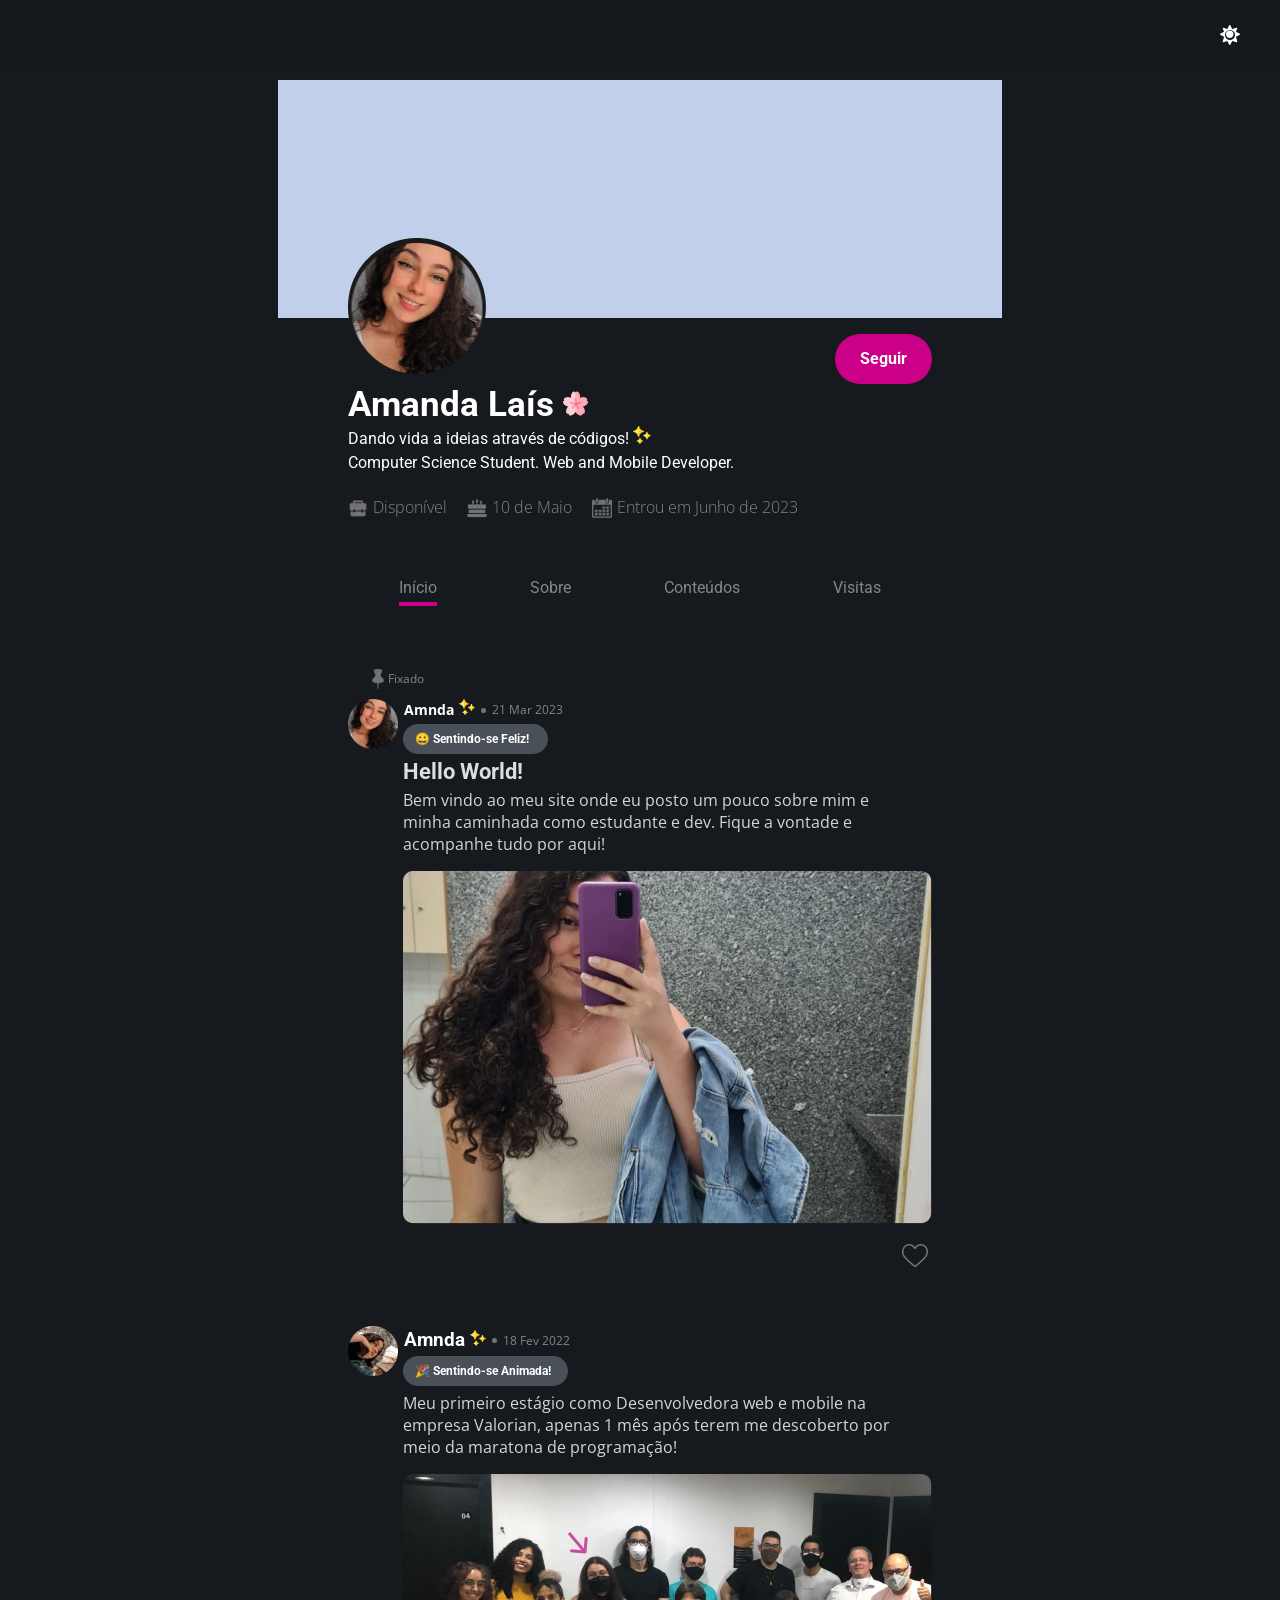
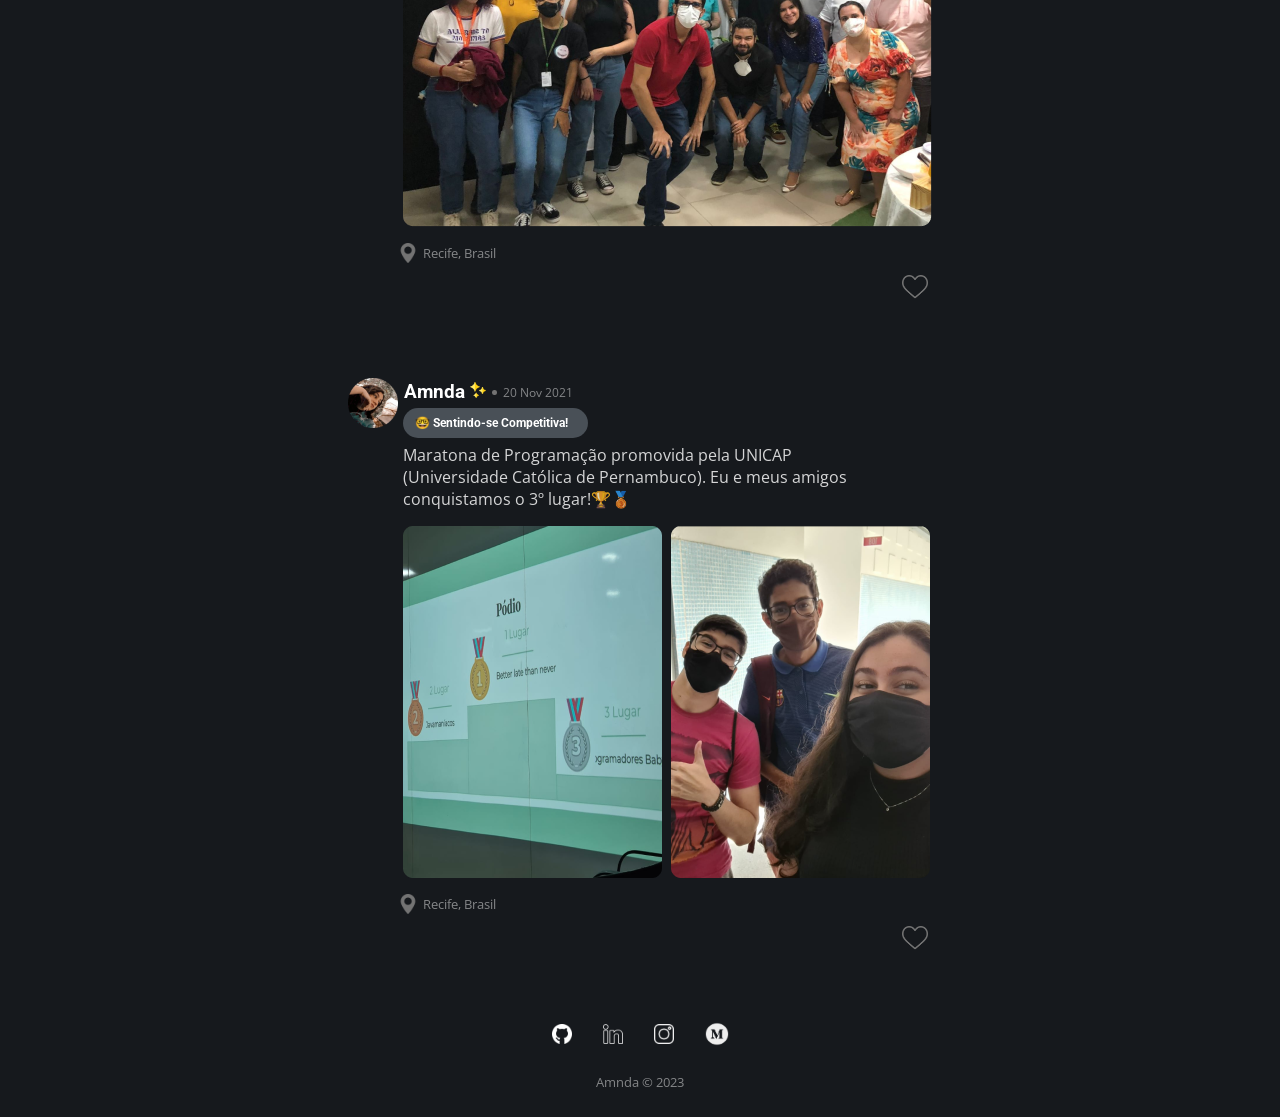
==== index.html @ 5df82760 "initial commit" ====
<!DOCTYPE html>
<html lang="pt-br">

<head>
    <meta charset="UTF-8">
    <meta name="viewport" content="width=device-width, initial-scale=1.0">
    <link rel="stylesheet" href="https://unicons.iconscout.com/release/v4.0.0/css/line.css">
    <link rel="stylesheet" href="https://cdnjs.cloudflare.com/ajax/libs/font-awesome/5.15.4/css/all.min.css">
    <link rel="stylesheet" href="/styles/style.css">
    <title>amndalsr.dev</title>
</head>

<body id="body" class="dark-mode">

    <nav id="navbar">
        <button id="themeButton"><i id="themeIcon" class="fas fa-sun"></i></button>
    </nav>

    <header>
        <div class="container">
            <div class="capa-perfil"></div>
            <div class="foto-perfil">
                <img class="ellipse" src="/images/ellipse-perfil.png" alt="ellipse">
                <img src="/images/foto-perfil.png" alt="foto de perfil" class="foto-superior">
            </div>
            <div class="botao-perfil">
                <a href="https://github.com/amndalsr">
                    Seguir <i class="uil uil-github"></i>
                </a>
            </div>
            <div class="descricao-perfil">
                <h1>Amanda Laís <img src="/icons/flower-ion.png" alt="ícone de flor"> </h1>
                <p>Dando vida a ideias através de códigos! <img src="/icons/stars-icon.png" alt="ícone de estrelas">
                </p>
                <p>Computer Science Student. Web and Mobile Developer.</p>
            </div>
            <div class="links-perfil">
                <ul class="lista-links">
                    <li><img src="/icons/availabe-icon.png" alt="ícone de pasta">Disponível</li>
                    <li><img src="/icons/cake-icon.png" alt="ícone de bolo de aniversário">10 de Maio</li>
                    <li><img src="/icons/calendar-icon.png" alt="ícone de calendário">Entrou em Junho de 2023</li>
                </ul>
            </div>
        </div>
    </header>

    <main>
        <div class="navegador">
            <ul class="lista-links">
                <li><a href="#feed" data-target="feed" class="active">Início</a></li>
                <li><a href="#about" data-target="about">Sobre</a></li>
                <li><a href="#content" data-target="content">Conteúdos</a></li>
                <li><a href="#guestbook" data-target="guestbook">Visitas</a></li>
            </ul>
            <section id="feed" class="conteudo">
                <div class="box">
                    <div class="pin">
                        <img src="/icons/pin-icon.png" class="pinned" alt="ícone de pin">
                        <p class="pin-text">Fixado</p>
                    </div>
                    <div class="post">
                        <div class="post-perfil">
                            <img src="/images/foto-perfil.png" class="post-foto" alt="foto de perfil">
                            <h3>Amnda<img src="/icons/stars-icon.png" class="post-icon1"></h3>
                            <img src="/icons/circle.png" class="circulo" alt="ícone de círculo">
                            <p>21 Mar 2023</p>
                        </div>
                        <div class="post-status">
                            <p>😀 Sentindo-se Feliz!</p>
                        </div>
                        <div class="post-info">
                            <h2>Hello World!</h2>
                            <p>Bem vindo ao meu site onde eu posto um pouco sobre mim e minha caminhada como estudante e
                                dev. Fique a vontade e acompanhe tudo por aqui!</p>
                            <img src="/images/foto1.png" class="post-foto1" alt="foto Amanda Laís">
                        </div>
                        <div class="icone">
                            <img src="/icons/heart-icon.png" alt="ícone de coração">
                        </div>
                    </div>
                </div>
                <div class="box2">
                    <div class="post2">
                        <div class="post-perfil2">
                            <img src="/images/foto-perfil2.png" class="post-foto2" alt="foto de perfil">
                            <h3>Amnda<img src="/icons/stars-icon.png" class="post-icon1"></h3>
                            <img src="/icons/circle.png" class="circulo">
                            <p>18 Fev 2022</p>
                        </div>
                        <div class="post-status2">
                            <p>🎉 Sentindo-se Animada!</p>
                        </div>
                        <div class="post-info2">
                            <p>Meu primeiro estágio como Desenvolvedora web e mobile na empresa Valorian, apenas 1
                                mês após terem me descoberto por meio da maratona de programação!</p>
                            <img src="/images/foto2.png" class="post-foto2" alt="foto equipe Valorian">
                        </div>
                        <div class="local">
                            <img src="/icons/location-icon.png" alt="ícone de localização">
                            <p>Recife, Brasil</p>
                        </div>
                        <div class="icone2">
                            <img src="/icons/heart-icon.png" alt="ícone de coração">
                        </div>
                    </div>
                </div>
                <div class="box3">
                    <div class="post3">
                        <div class="post-perfil3">
                            <img src="/images/foto-perfil2.png" class="post-foto3">
                            <h3>Amnda<img src="/icons/stars-icon.png" class="post-icon1"></h3>
                            <img src="/icons/circle.png" class="circulo">
                            <p>20 Nov 2021</p>
                        </div>
                        <div class="post-status3">
                            <p>🤓 Sentindo-se Competitiva!</p>
                        </div>
                        <div class="post-info3">
                            <p>Maratona de Programação promovida pela UNICAP (Universidade Católica de Pernambuco).
                                Eu e meus amigos conquistamos o 3º lugar!🏆🥉</p>
                            <img src="/images/foto3.png" class="post-foto3-1" alt="foto competição de programação">
                            <img src="/images/foto4.png" class="post-foto3-2" alt="foto competição de programação">
                        </div>
                        <div class="local2">
                            <img src="/icons/location-icon.png">
                            <p>Recife, Brasil</p>
                        </div>
                        <div class="icone3">
                            <img src="/icons/heart-icon.png">
                        </div>
                    </div>
                </div>
                <div class="links-footer">
                    <a class="link" href="https://github.com/amndalsr"><img src="/icons/git-logo.png"
                            alt="logo github"></a>
                    <a class="link" href="https://www.linkedin.com/in/amanda-laís-757ba9209/"><img
                            src="/icons/linkedin-logo.png" alt="logo linkedin"></a>
                    <a class="link" href="https://www.instagram.com/amnda.lsr/"><img src="/icons/instagram-logo.png"
                            alt="logo instagram"></a>
                    <a class="link" href="https://medium.com/@amndalsr"><img src="/icons/medium-logo.png"
                            alt="logo medium" class="medium"></a>
                </div>
                <div class="texto-footer">
                    <p>Amnda © 2023</p>
                </div>
            </section>

            <section id="about" class="conteudo">
                <div class="about-box">
                    <h1>Olá! <img src="/icons/saudacao-icon.png" class="saudacao" alt="ícone de saudação"></h1>
                    <p>Sou Amanda, bacharelanda em Ciência da Computação pela UNICAP (Universidade Católica de
                        Pernambuco) e ilustradora digital nas horas vagas.</p>
                    <p>Trabalhei como desenvolvedora web e mobile, tendo a oportunidade de mergulhar em um mundo
                        fascinante onde pude aplicar
                        toda a minha criatividade. E essa experiência despertou uma paixão em mim, pois descobri que
                        posso criar e inovar
                        constantemente. Desde então, tenho me dedicado intensamente a aprimorar minhas habilidades
                        nessas áreas, buscando
                        aprender e crescer de forma contínua.</p>
                    <img class="fotoabout" src="/images/foto-about.png" alt="foto equipe Valorian">
                    <p class="descricao-foto">Valorian e Merkuria 2021</p>
                    <p>Sou imensamente grata por ter a incrível sorte de cruzar o caminho de pessoas excepcionais,
                        que de forma inspiradora colaboram para o meu constante crescimento pessoal e profissional.</p>
                </div>
                <div class="links-footer">
                    <a class="link" href="https://github.com/amndalsr"><img src="/icons/git-logo.png"></a>
                    <a class="link" href="https://www.linkedin.com/in/amanda-laís-757ba9209/"><img
                            src="/icons/linkedin-logo.png"></a>
                    <a class="link" href="https://www.instagram.com/amnda.lsr/"><img
                            src="/icons/instagram-logo.png"></a>
                    <a class="link" href="https://medium.com/@amndalsr"><img src="/icons/medium-logo.png"
                            class="medium"></a>
                </div>
                <div class="texto-footer">
                    <p>Amnda © 2023</p>
                </div>
            </section>

            <section id="content" class="conteudo">
                <div class="content-box">
                    <p class="intro">Aqui estão alguns links para projetos que criei ou nos quais tive a oportunidade de
                        contribuir.
                        Dê uma olhada e explore o resultado do meu trabalho!</p>
                    <h2>Últimos Projetos</h2>
                    <p>Alguns dos projetos presentes no meu GitHub.</p>
                    <a href="https://github.com/amndalsr/Projeto_de_Stored_Procedures_e_Triggers">Aplicação utilizando
                        banco de dados Northwind da Microsoft</a>
                    <p class="info-link">amndalsr - Mai 2023</p>
                    <a href="https://github.com/amndalsr/HillClimbing-GuessingGame">Guessing Game - Hill Climbing</a>
                    <p class="info-link">amndalr - Abr 2023</p>
                    <a href="https://github.com/amndalsr/SocketsTCP-UDP">Testando rotas de comunicação - Scokets
                        TCP/UDP</a>
                    <p class="info-link">amndalsr - Mar 2023</p>
                    <a href="https://github.com/amndalsr/ToDo-List">Planner - To Do</a>
                    <p class="info-link">amndalsr - Jan 2022</p>
                    <a href="https://github.com/amndalsr/projetoweb-fanartapp">Projeto Web Fanart - Proj. Engenharia de
                        Software</a>
                    <p class="info-link">amndalsr - Jun 2022</p>

                    <h2>Leia o que estou escrevendo</h2>
                    <p>últimos artigos publicados no Medium</p>
                    <a href="https://medium.com/@amndalsr/hill-climbing-uma-aplicação-prática-ac5b731fd704">Hill
                        Climbing: Uma Aplicação Prática</a>
                    <p class="info-link">amndalsr - 2023</p>
                    <a href="https://medium.com/@amndalsr/quicksort-entendendo-o-algoritmo-b31b0807fd95">QuickSort:
                        Entendendo o Algoritmo</a>
                    <p class="info-link">amndalsr - 2023</p>
                </div>
                <div class="links-footer">
                    <a class="link" href="https://github.com/amndalsr"><img src="/icons/git-logo.png"></a>
                    <a class="link" href="https://www.linkedin.com/in/amanda-laís-757ba9209/"><img
                            src="/icons/linkedin-logo.png"></a>
                    <a class="link" href="https://www.instagram.com/amnda.lsr/"><img
                            src="/icons/instagram-logo.png"></a>
                    <a class="link" href="https://medium.com/@amndalsr"><img src="/icons/medium-logo.png"
                            class="medium"></a>
                </div>
                <div class="texto-footer">
                    <p>Amnda © 2023</p>
                </div>
            </section>

            <section id="guestbook" class="conteudo">
                <div class="guestbook-box">
                    <div class="pin">
                        <img src="/icons/pin-icon.png" class="pinned">
                        <p class="pin-text">Fixado</p>
                    </div>
                    <div class="post-comentario">
                        <div class="post-perfil">
                            <img src="/images/foto-perfil.png" class="post-foto">
                            <h3>Amnda<img src="/icons/stars-icon.png" class="post-icon1"></h3>
                            <img src="/icons/circle.png" class="circulo">
                            <p>23 Jun 2023</p>
                        </div>
                        <div class="comentario-info">
                            <p>Quer me deixar uma mensagem? Preencha esse formulário e adicionarei seu comentário no
                                livro de visitas.</p>
                        </div>
                        <div class="comentario-info">
                            <button id="show-form-btn">LIVRO DE VISITAS <img src="/icons/seta-icon.png"
                                    alt="ícone de seta"></button>
                            <form id="contact-form" class="formulario" action="https://formspree.io/f/mqkvzkjw"
                                method="POST" style="display: none;">
                                <label class="titulo" for="nome">Nome:</label><br>
                                <input class="campo" type="text" id="nome" name="nome"><br>
                                <label class="titulo" for="organizacao">Organização:</label><br>
                                <input class="campo" type="text" id="organizacao" name="organizacao"><br>
                                <label class="titulo" for="avatar">Avatar URL:</label><br>
                                <input class="campo" type="text" id="avatar" name="avatar"><br>
                                <label class="titulo" for="mensagem">Mensagem:</label><br>
                                <textarea class="campo" id="mensagem" name="mensagem"></textarea><br>
                                <input class="campo-submit" type="submit" value="Submit">
                            </form>
                        </div>
                        <div class="icone">
                            <img src="/icons/heart-icon.png">
                        </div>
                    </div>
                </div>
                <div class="links-footer">
                    <a class="link" href="https://github.com/amndalsr"><img src="/icons/git-logo.png"></a>
                    <a class="link" href="https://www.linkedin.com/in/amanda-laís-757ba9209/"><img
                            src="/icons/linkedin-logo.png"></a>
                    <a class="link" href="https://www.instagram.com/amnda.lsr/"><img
                            src="/icons/instagram-logo.png"></a>
                    <a class="link" href="https://medium.com/@amndalsr"><img src="/icons/medium-logo.png"
                            class="medium"></a>
                </div>
                <div class="texto-footer">
                    <p>Amnda © 2023</p>
                </div>
            </section>
        </div>
    </main>

    <script src="/JavaScript/script.js"></script>

</body>

</html>
---- styles/style.css ----
@import url('https://fonts.googleapis.com/css2?family=Roboto:wght@100;300;400;500;700&display=swap');
@import url('https://fonts.googleapis.com/css2?family=Open+Sans:wght@300;400;500;600;700&display=swap');

body {
    margin: 0;
    padding: 0;
    background-color: #16191D;
    color: white;
    font-family: 'Roboto', sans-serif;
}

header {
    display: flex;
    justify-content: center;
    max-width: 724;
    margin: 0 auto;
    padding: 0 144px;
    box-sizing: border-box;
}


.container .capa-perfil {
    height: 237.6px;
    background-color: #C1CFEA;
    margin-top: 5em;
}

.container .foto-perfil {
    position: absolute;
    margin-top: -80px;
    margin-left: 70px;
    z-index: 2;
}

.foto-perfil .ellipse {
    filter: grayscale(100%) brightness(0.1);
}

.foto-superior {
    position: absolute;
    top: 5px;
    left: 50%;
    transform: translateX(-50%);
}

.botao-perfil {
    display: flex;
    justify-content: end;
    width: 724px;
    margin-top: 1em;
}

.botao-perfil a {
    background-color: #CC0088;
    color: white;
    font-weight: bold;
    padding: 15px 25px;
    text-decoration: none;
    border: none;
    border-radius: 50px;
    height: 20px;
    margin-right: 70px;
}

.descricao-perfil {
    margin-left: 70px;
}

.descricao-perfil h1 {
    margin: 0;
    font-size: 35px;
}

.descricao-perfil p {
    margin-top: 1.5px;
    margin-bottom: 5px;
    font-size: 16px;
}

.descricao-perfil h1 img {
    height: 25px;
}

.descricao-perfil p img {
    height: 18px;
}

.links-perfil .lista-links {
    display: flex;
    justify-content: start;
    align-items: baseline;
    flex-direction: row;
    list-style: none;
    padding: 0;
    margin: 0;
    margin-top: 1.5em;
    margin-left: 70px;
}

.links-perfil .lista-links li {
    display: inline-block;
    margin-right: 20px;
    font-family: 'Open Sans', sans-serif;
    font-size: 16px;
    font-weight: 200;
    color: #ffffff79;
}

.links-perfil .lista-links li:last-child {
    margin-right: 0;
}

.links-perfil .lista-links li img {
    vertical-align: bottom;
    margin-right: 5px;
}

.links-perfil .lista-links li a {
    font-family: 'Open Sans', sans-serif;
    text-decoration: none;
    font-size: 16px;
    font-weight: bold;
    color: #CC0088;
}

.links-perfil .lista-links li img {
    height: 20px;
}

main {
    display: flex;
    justify-content: center;
    max-width: 724;
    margin: 0 auto;
    padding: 0 144px;
    box-sizing: border-box;
}

.navegador .lista-links {
    display: flex;
    justify-content: space-around;
    text-align: center;
    margin-bottom: 2em;
    margin-top: 2.5em;
    padding: 0 50px;
    list-style: none;
}

.navegador .lista-links li {
    margin-right: 50px;
    padding: 20px;
}

.navegador .lista-links li:last-child {
    margin-right: 0;
}

.navegador .lista-links li a {
    display: flex;
    justify-content: center;
    text-decoration: none;
    color: #ffffff79;
    padding-bottom: 5px;
    border-bottom: 2px solid transparent;
}

.navegador .lista-links li:hover {
    background-color: #272c315f;
}

.navegador .lista-links li a:focus {
    border-bottom: 4px solid #CC0088;
}

.navegador .conteudo {
    margin: 0;
    padding: 0;
}

.navegador .lista-links li a.ativo {
    border-bottom: 4px solid #CC0088;
}

.conteudo .box {
    width: 625px;
    height: 620px;
    border-radius: 20px;
    margin-bottom: 2em;
    transition: background-color 0.2s ease;
    cursor: pointer;
}

.conteudo .box:hover {
    background-color: #4950574b;
}

.pin {
    display: flex;
    flex-direction: row;
    align-items: center;
    margin-left: 40px;
}

.pin .pinned {
    width: 20px;
}

.pin .pin-text {
    font-family: 'Open Sans', sans-serif;
    font-size: 12px;
    color: #ffffff79;
}

.post-perfil {
    display: flex;
    flex-direction: row;
    margin-left: 20px;
}

.post-perfil .post-foto {
    width: 50px;
    height: 50px;
    margin-right: 6px;
}

.post-perfil h3 {
    font-family: 'Open Sans', sans-serif;
    font-size: 14px;
    margin-top: 0;
}

.post-perfil .post-icon1 {
    width: 16px;
    margin-left: 5px;
}

.post-perfil .circulo {
    width: 5px;
    height: 5px;
    margin-top: 9px;
    margin-left: 6px;
}

.post-perfil p {
    font-family: 'Open Sans', sans-serif;
    font-size: 12px;
    color: #ffffff79;
    margin-top: 2px;
    margin-left: 6px;
}

.post-status {
    display: flex;
    align-items: center;
    background-color: #495057;
    width: 145px;
    height: 30px;
    margin-top: -25px;
    border-radius: 50px;
    margin-left: 75px;
}

.post-status p {
    margin-left: 12px;
    font-size: 12px;
    font-weight: bold;
}

.post-info h2 {
    margin-left: 75px;
    margin-top: 5px;
    margin-bottom: 0;
    font-size: 22px;
    color: #ffffffda;
}

.post-info p {
    margin-left: 75px;
    margin-top: 5px;
    max-width: 490px;

    font-family: 'Open Sans', sans-serif;
    font-size: 16px;
    color: #ffffffd1;
}

.post-info .post-foto1 {
    margin-left: 75px;
}

.icone {
    display: flex;
    justify-content: end;
    margin-right: 25px;
    margin-top: 6px;
}

.icone img {
    width: 26px;
}

.conteudo .box2 {
    width: 625px;
    height: 620px;
    border-radius: 20px;
    margin-bottom: 2em;
    transition: background-color 0.2s ease;
    cursor: pointer;
}

.conteudo .box2:hover {
    background-color: #4950574b;
}

.post-perfil2 {
    display: flex;
    flex-direction: row;
    margin-left: 20px;
}

.post-perfil2 .post-foto2 {
    width: 50px;
    height: 50px;
    margin-right: 6px;
    margin-top: 1em;
}

.post-perfil2 .post-icon1 {
    width: 16px;
    margin-left: 5px;
}

.post-perfil2 .circulo {
    width: 5px;
    height: 5px;
    margin-top: 28px;
    margin-left: 6px;
}

.post-perfil2 p {
    font-family: 'Open Sans', sans-serif;
    font-size: 12px;
    color: #ffffff79;
    margin-top: 22px;
    margin-left: 6px;
}

.post-status2 {
    display: flex;
    align-items: center;
    background-color: #495057;
    width: 165px;
    height: 30px;
    margin-top: -20px;
    border-radius: 50px;
    margin-left: 75px;
    z-index: 3;
}

.post-status2 p {
    margin-left: 12px;
    font-size: 12px;
    font-weight: bold;
}

.post-info2 p {
    margin-left: 75px;
    margin-top: 6px;
    max-width: 490px;

    font-family: 'Open Sans', sans-serif;
    font-size: 16px;
    color: #ffffffd1;
}

.post-info2 .post-foto2 {
    margin-left: 75px;
}

.local {
    display: flex;
    justify-content: start;
    align-items: center;
    margin-left: 70px;
    margin-top: 0;
}

.local img {
    width: 20px;
    height: 20px;
    margin-right: 5px;
}

.local p {
    font-family: 'Open Sans', sans-serif;
    font-size: 13px;
    color: #ffffff79;
}

.icone2 {
    display: flex;
    justify-content: end;
    margin-right: 25px;
    margin-top: 0;
}

.icone2 img {
    width: 26px;
}

.conteudo .box3 {
    width: 625px;
    height: 620px;
    border-radius: 20px;
    margin-bottom: 2em;
    transition: background-color 0.2s ease;
    cursor: pointer;
}

.conteudo .box3:hover {
    background-color: #4950574b;
}

.post-perfil3 {
    display: flex;
    flex-direction: row;
    margin-left: 20px;
}

.post-perfil3 .post-foto3 {
    width: 50px;
    height: 50px;
    margin-right: 6px;
    margin-top: 1em;
}

.post-perfil3 .post-icon1 {
    width: 16px;
    margin-left: 5px;
}

.post-perfil3 .circulo {
    width: 5px;
    height: 5px;
    margin-top: 28px;
    margin-left: 6px;
}

.post-perfil3 p {
    font-family: 'Open Sans', sans-serif;
    font-size: 12px;
    color: #ffffff79;
    margin-top: 22px;
    margin-left: 6px;
}

.post-status3 {
    display: flex;
    align-items: center;
    background-color: #495057;
    width: 185px;
    height: 30px;
    margin-top: -20px;
    border-radius: 50px;
    margin-left: 75px;
    z-index: 3;
}

.post-status3 p {
    margin-left: 12px;
    font-size: 12px;
    font-weight: bold;
}

.post-info3 p {
    margin-left: 75px;
    margin-top: 6px;
    max-width: 490px;

    font-family: 'Open Sans', sans-serif;
    font-size: 16px;
    color: #ffffffd1;
}

.post-info3 .post-foto3-1 {
    margin-left: 75px;
    margin-right: 5px;
}

.local2 {
    display: flex;
    justify-content: start;
    align-items: center;
    margin-left: 70px;
    margin-top: 0;
}

.local2 img {
    width: 20px;
    height: 20px;
    margin-right: 5px;
}

.local2 p {
    font-family: 'Open Sans', sans-serif;
    font-size: 13px;
    color: #ffffff79;
}

.icone3 {
    display: flex;
    justify-content: end;
    margin-right: 25px;
    margin-top: 0;
}

.icone3 img {
    width: 26px;
}

.links-footer {
    display: flex;
    justify-content: center;
    flex-direction: row;
    align-items: center;
    margin-bottom: 2px;
}

.links-footer .link {
    margin-right: 15px;
    padding: 8px;
}

.links-footer .link img {
    width: 20px;
    height: 20px;
}

.links-footer .link .medium {
    width: 24px;
    height: 24px;
}

.links-footer .link:last-child {
    margin-right: 0;
}

.links-footer .link:hover {
    background-color: #495057;
    border-radius: 5px;
}

.texto-footer {
    display: flex;
    justify-content: center;
    flex-direction: column;
    align-items: center;

    font-family: 'Open Sans', sans-serif;
    font-size: 13px;
    color: #ffffff79;
    margin-bottom: 1em;
}

.conteudo .about-box {
    width: 625px;
    border-radius: 20px;
    margin-bottom: 5em;
}

.about-box h1 {
    margin-bottom: 0;
    font-size: 32px;
    color: #ffffffda;
}

.about-box .saudacao {
    width: 25px;
}

.about-box p {
    display: flex;
    flex-direction: row;
    margin-top: 6px;
    margin-bottom: 30px;
    max-width: 570px;

    font-family: 'Open Sans', sans-serif;
    font-size: 16px;
    color: #ffffffda;
}

.about-box .descricao-foto {
    display: flex;
    justify-content: center;
    align-items: center;
    flex-direction: column;

    font-family: 'Open Sans', sans-serif;
    font-size: 13px;
    color: #ffffff79;
    margin-bottom: 30px;
}

.conteudo .content-box {
    width: 625px;
    border-radius: 20px;
    margin-bottom: 5em;
    max-width: 570px;
}

.content-box .intro {
    font-family: 'Open Sans', sans-serif;
    font-size: 15px;
    color: #ffffffda;
}

.content-box h2 {
    font-family: 'Open Sans', sans-serif;
    font-size: 22px;
    margin-bottom: 0;
    margin-top: 2em;
    color: #ffffffda;
}

.content-box p {
    font-family: 'Open Sans', sans-serif;
    font-size: 15px;
    color: #ffffffda;
    margin-top: 0;
}

.content-box a {
    font-family: 'Open Sans', sans-serif;
    font-size: 15px;
    text-decoration: none;
    color: #CC0088;
}

.content-box .info-link {
    font-family: 'Open Sans', sans-serif;
    font-size: 13px;
    color: #ffffff8f;
    margin-top: 0;
}

.conteudo .guestbook-box {
    width: 625px;
    border-radius: 20px;
    margin-bottom: 2em;
    transition: background-color 0.2s ease;
}

.conteudo .guestbook-box:hover {
    background-color: #4950574b;
}

.pin {
    display: flex;
    flex-direction: row;
    align-items: center;
    margin-left: 40px;
}

.pin .pinned {
    width: 20px;
}

.pin .pin-text {
    font-family: 'Open Sans', sans-serif;
    font-size: 12px;
    color: #ffffff79;
}

.post-perfil {
    display: flex;
    flex-direction: row;
    margin-left: 20px;
}

.post-perfil .post-foto {
    width: 50px;
    height: 50px;
    margin-right: 6px;
    margin-bottom: 0;
}

.post-perfil h3 {
    font-family: 'Open Sans', sans-serif;
    font-size: 14px;
    margin-top: 0;
    margin-bottom: 0;
}

.post-perfil .post-icon1 {
    width: 16px;
    margin-left: 5px;
}

.post-perfil .circulo {
    width: 5px;
    height: 5px;
    margin-top: 9px;
    margin-left: 6px;
    margin-bottom: 0;
}

.post-perfil p {
    font-family: 'Open Sans', sans-serif;
    font-size: 12px;
    color: #ffffff79;
    margin-top: 2px;
    margin-left: 6px;
    margin-bottom: 0;
}

.guestbook-box .post-comentario .comentario-info p {
    margin-top: -25px;
    margin-left: 75px;
    max-width: 480px;

    font-family: 'Open Sans', sans-serif;
    font-size: 15px;
    color: #ffffffd1;
}

.post-info .post-foto1 {
    margin-left: 75px;
}

.icone {
    display: flex;
    justify-content: end;
    margin-right: 25px;
    margin-top: 6px;
}

.icone img {
    width: 26px;
    margin-top: 10px;
    margin-bottom: 10px;
}

.comentario-info button {
    margin-left: 75px;
    background-color: #575b5f9b;
    width: 528.15px;
    padding: 15px;
    border: none;
    cursor: pointer;

    display: flex;
    justify-content: space-between;
    align-items: start;
    font-family: 'Open Sans', sans-serif;
    color: #ffffffda;
    font-size: 16px;
    font-weight: 700;
}

.comentario-info button img {
    width: 20px;
}

.comentario-info .formulario {
    display: flex;
    justify-content: center;
    align-items: center;

    width: 528.15px;
    height: 520px;
    margin-left: 75px;
    background-color: #575b5f9b;
}

.formulario .titulo {
    display: block;
    font-size: 16px;
    font-weight: bold;
    color: #ffffffda;
    margin-left: 16px;
}

.formulario .campo {
    display: block;
    margin-left: 16px;
    background-color: #29272894;
    width: 460px;
    padding: 15px;
    border: none;
    border-radius: 5px;
    cursor: pointer;
    font-family: 'Open Sans', sans-serif;
    font-size: 16px;
    color: #ffffffda;
    font-weight: 400;
}

.formulario .campo-submit {
    display: block;
    margin-left: 16px;
    background-color: #CC0088;
    width: 490px;
    padding: 15px;
    border: none;
    border-radius: 30px;
    cursor: pointer;

    font-size: 17px;
    color: white;
}

body.dark-mode {
    background-color: #16191D;
    color: white;
}

body.light-mode {
    background-color: #fff;
    color: #16191D;
}

body.light-mode .foto-perfil .ellipse {
    filter: grayscale(100%) brightness(2);
}


body.light-mode .links-perfil .lista-links li {
    color: #16191db4;
    font-weight: 400;
}

body.light-mode .navegador .lista-links li a {
    color: #16191dcc;
    font-weight: bold;
}

body.light-mode .navegador .lista-links li:hover {
    background-color: rgba(85, 89, 93, 0.051);
}

body.light-mode .conteudo .box:hover {
    background-color: rgba(85, 89, 93, 0.051);
}

body.light-mode .conteudo .box .pin p {
    color: #1c1f23b4;
    font-weight: 500;
}

body.light-mode .conteudo .box .post .post-perfil p {
    color: #1c1f23b4;
}

body.light-mode .conteudo .box .post .post-status {
    background-color: #49505722;
}

body.light-mode .conteudo .box .post .post-info h2 {
    color: #111316;
}

body.light-mode .conteudo .box .post .post-info p {
    color: #16191d;
}

body.light-mode .conteudo .box .post .icone img {
    filter: grayscale(100%) brightness(2);
}

body.light-mode .conteudo .box2:hover {
    background-color: rgba(85, 89, 93, 0.051);
}

body.light-mode .conteudo .box2 .post2 .post-perfil2 p {
    color: #1c1f23b4;
}

body.light-mode .conteudo .box2 .post2 .post-status2 {
    background-color: #49505722;
}

body.light-mode .conteudo .box2 .post2 .post-info2 h2 {
    color: #111316;
}

body.light-mode .conteudo .box2 .post2 .post-info2 p {
    color: #16191d;
}

body.light-mode .conteudo .box2 .post2 .local p {
    color: #16191d;
}

body.light-mode .conteudo .box2 .post2 .icone2 img {
    filter: grayscale(100%) brightness(2);
}

body.light-mode .conteudo .box3:hover {
    background-color: rgba(85, 89, 93, 0.051);
}

body.light-mode .conteudo .box3 .post3 .post-perfil3 p {
    color: #1c1f23b4;
}

body.light-mode .conteudo .box3 .post3 .post-status3 {
    background-color: #49505722;
}

body.light-mode .conteudo .box3 .post3 .post-info3 h2 {
    color: #111316;
}

body.light-mode .conteudo .box3 .post3 .post-info3 p {
    color: #16191d;
}

body.light-mode .conteudo .box3 .post3 .local2 p {
    color: #16191d;
}

body.light-mode .conteudo .box3 .post3 .icone3 img {
    filter: grayscale(100%) brightness(2);
}

body.light-mode .conteudo .links-footer .link img {
    filter: grayscale(100%) brightness(0.4);
}

body.light-mode .conteudo .links-footer .link:hover {
    background-color: #49505722;
}

body.light-mode .conteudo .texto-footer {
    color: #16191d;
}

body.light-mode .conteudo .about-box h1 {
    color: #111316;
}

body.light-mode .conteudo .about-box p {
    color: #16191d;
}

body.light-mode .conteudo .content-box h2 {
    color: #111316;
}

body.light-mode .conteudo .content-box p {
    color: #16191d;
}

body.light-mode .conteudo .guestbook-box:hover {
    background-color: rgba(85, 89, 93, 0.051);
}

body.light-mode .conteudo .guestbook-box .pin p {
    color: #1c1f23b4;
    font-weight: 500;
}

body.light-mode .conteudo .guestbook-box .post-comentario .post-perfil p {
    color: #1c1f23b4;
}

body.light-mode .conteudo .guestbook-box .post-comentario .comentario-info p {
    color: #16191d;
}

body.light-mode .conteudo .guestbook-box .icone img {
    filter: grayscale(100%) brightness(2);
}

body.light-mode .conteudo .guestbook-box .comentario-info button {
    background-color: #575b5f2f;
    color: #16191d;
    
}

body.light-mode .conteudo .guestbook-box .comentario-info .formulario {
    background-color: #575b5f2f;
}

body.light-mode .conteudo .guestbook-box .comentario-info .formulario .titulo {
    color: #16191d;
}

body.light-mode .conteudo .guestbook-box .comentario-info .formulario .campo {
    background-color: #ffffff;
    color: #16191d;
}

#navbar {
    position: fixed;
    top: 0;
    width: 100%;
    height: 50px;
    display: flex;
    align-items: center;
    justify-content: flex-end;
    padding: 10px;
    backdrop-filter: blur(20px);
    z-index: 5;
}

#themeButton {
    margin-right: 10px;
    border: none;
    background: none;
    color: inherit;
    cursor: pointer;
    padding: 0;
}

#themeButton:focus {
    outline: none;
}

.fas {
    font-size: 1.5em;
    margin-right: 2em;
}

@media (max-width: 562px) {
    header {
        max-width: 300px;
        margin-left: 100px;
    }

    .container .foto-perfil {
        margin-left: 160px;
    }

    .container .descricao-perfil {
        margin-left: 160px;
    }

    .container .links-perfil {
        margin-left: 90px;
    }

    main {
        max-width: 300px;
    }

    .navegador .lista-links {
        margin-left: 250px;
        margin-right: 40px;
        padding: 0;
    }

    .navegador .conteudo {
        margin-left: 200px;
    }

    .conteudo .about-box {
        max-width: 300px;
        margin-left: 160px;
    }

    .conteudo .about-box .fotoabout {
        width: 300px;
    }

    .conteudo .content-box {
        max-width: 300px;
        margin-left: 160px;
    }
}
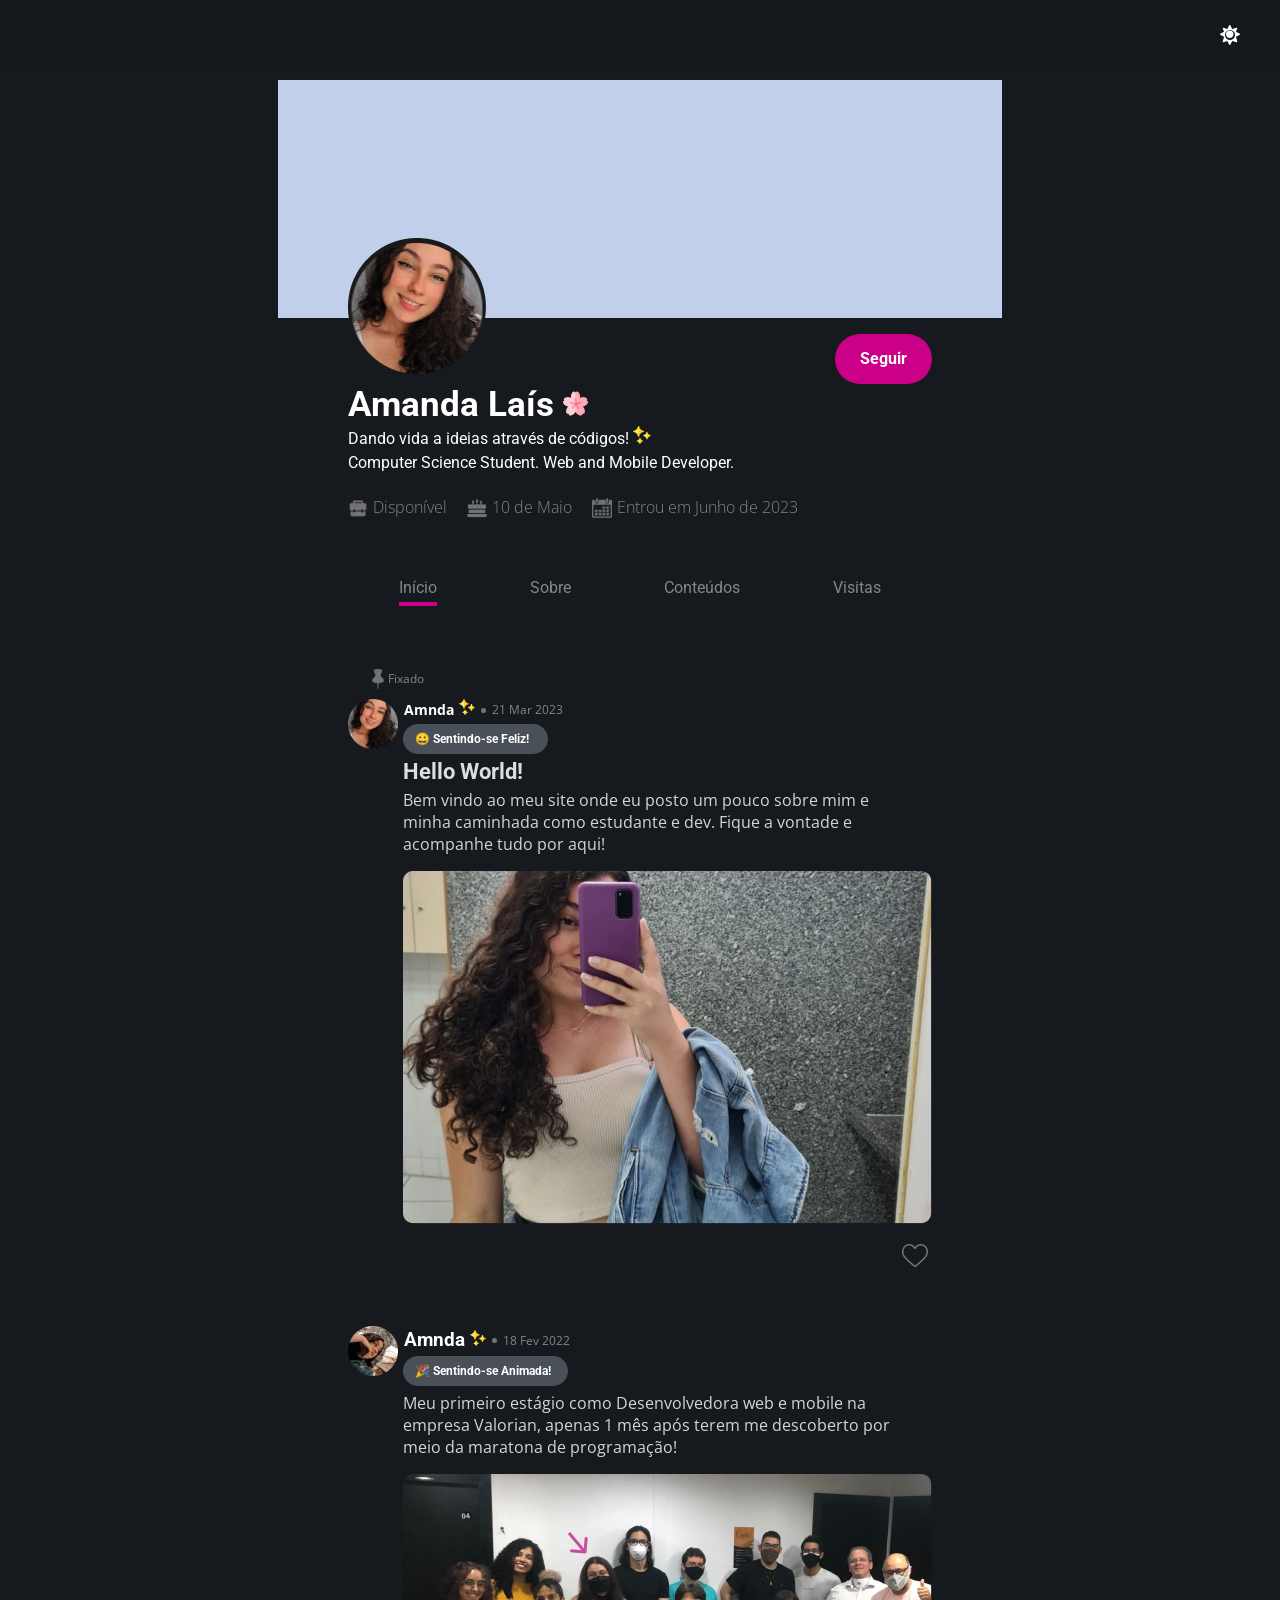
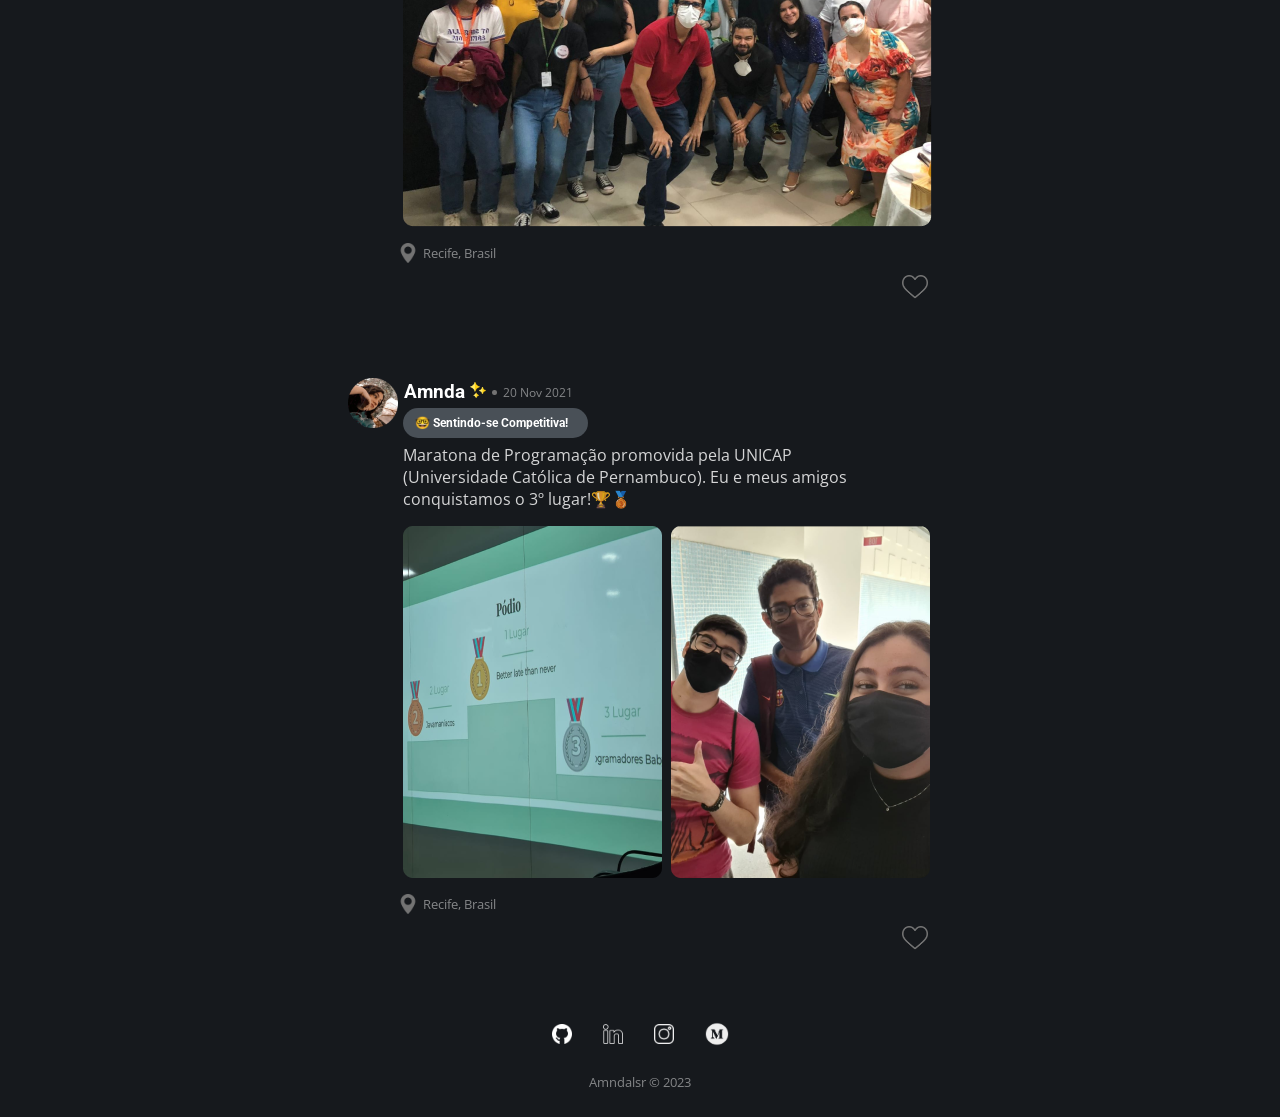
==== commit 97885f1b: "atualizações" ====
--- a/index.html
+++ b/index.html
@@ -141,7 +141,7 @@
                             alt="logo medium" class="medium"></a>
                 </div>
                 <div class="texto-footer">
-                    <p>Amnda © 2023</p>
+                    <p>Amndalsr © 2023</p>
                 </div>
             </section>
 
@@ -172,7 +172,7 @@
                             class="medium"></a>
                 </div>
                 <div class="texto-footer">
-                    <p>Amnda © 2023</p>
+                    <p>Amndalsr © 2023</p>
                 </div>
             </section>
 
@@ -199,6 +199,10 @@
 
                     <h2>Leia o que estou escrevendo</h2>
                     <p>últimos artigos publicados no Medium</p>
+                    <a href="https://medium.com/@amndalsr/revisando-programação-orientada-a-objetos-11825d2d3680">Revisando: Programação Orientada a Objetos</a>
+                    <p class="info-link">amndalsr - 2023</p>
+                    <a href="https://medium.com/@amndalsr/paradigmas-de-programação-81d3610c674b">Paradigmas de Programação</a>
+                    <p class="info-link">amndalsr - 2023</p>
                     <a href="https://medium.com/@amndalsr/hill-climbing-uma-aplicação-prática-ac5b731fd704">Hill
                         Climbing: Uma Aplicação Prática</a>
                     <p class="info-link">amndalsr - 2023</p>
@@ -216,7 +220,7 @@
                             class="medium"></a>
                 </div>
                 <div class="texto-footer">
-                    <p>Amnda © 2023</p>
+                    <p>Amndalsr © 2023</p>
                 </div>
             </section>
 
@@ -244,13 +248,11 @@
                                 method="POST" style="display: none;">
                                 <label class="titulo" for="nome">Nome:</label><br>
                                 <input class="campo" type="text" id="nome" name="nome"><br>
-                                <label class="titulo" for="organizacao">Organização:</label><br>
-                                <input class="campo" type="text" id="organizacao" name="organizacao"><br>
-                                <label class="titulo" for="avatar">Avatar URL:</label><br>
+                                <label class="titulo" for="avatar">Ícone de perfil URL:</label><br>
                                 <input class="campo" type="text" id="avatar" name="avatar"><br>
                                 <label class="titulo" for="mensagem">Mensagem:</label><br>
                                 <textarea class="campo" id="mensagem" name="mensagem"></textarea><br>
-                                <input class="campo-submit" type="submit" value="Submit">
+                                <input class="campo-submit" type="submit" value="Enviar">
                             </form>
                         </div>
                         <div class="icone">
@@ -258,6 +260,13 @@
                         </div>
                     </div>
                 </div>
+
+                <div id="guestbook-box-container">
+                </div>
+                
+                <div id="pagination">
+                </div>
+        
                 <div class="links-footer">
                     <a class="link" href="https://github.com/amndalsr"><img src="/icons/git-logo.png"></a>
                     <a class="link" href="https://www.linkedin.com/in/amanda-laís-757ba9209/"><img
@@ -268,7 +277,7 @@
                             class="medium"></a>
                 </div>
                 <div class="texto-footer">
-                    <p>Amnda © 2023</p>
+                    <p>Amndalsr © 2023</p>
                 </div>
             </section>
         </div>
--- a/styles/style.css
+++ b/styles/style.css
@@ -768,7 +768,7 @@
     align-items: center;
 
     width: 528.15px;
-    height: 520px;
+    height: 430px;
     margin-left: 75px;
     background-color: #575b5f9b;
 }
@@ -1068,4 +1068,35 @@
         max-width: 300px;
         margin-left: 160px;
     }
-}+}
+
+
+
+
+
+
+
+
+
+
+
+
+
+/* Adicione o seu CSS atual aqui */
+
+#pagination {
+    display: flex;
+    justify-content: center;
+    margin: 20px 0;
+}
+
+#pagination .page-item {
+    margin: 0 10px;
+    cursor: pointer;
+    color: #3f3e3ebd;
+}
+
+#pagination .page-item.active {
+    color: #CC0088;
+    font-weight: bold;
+}
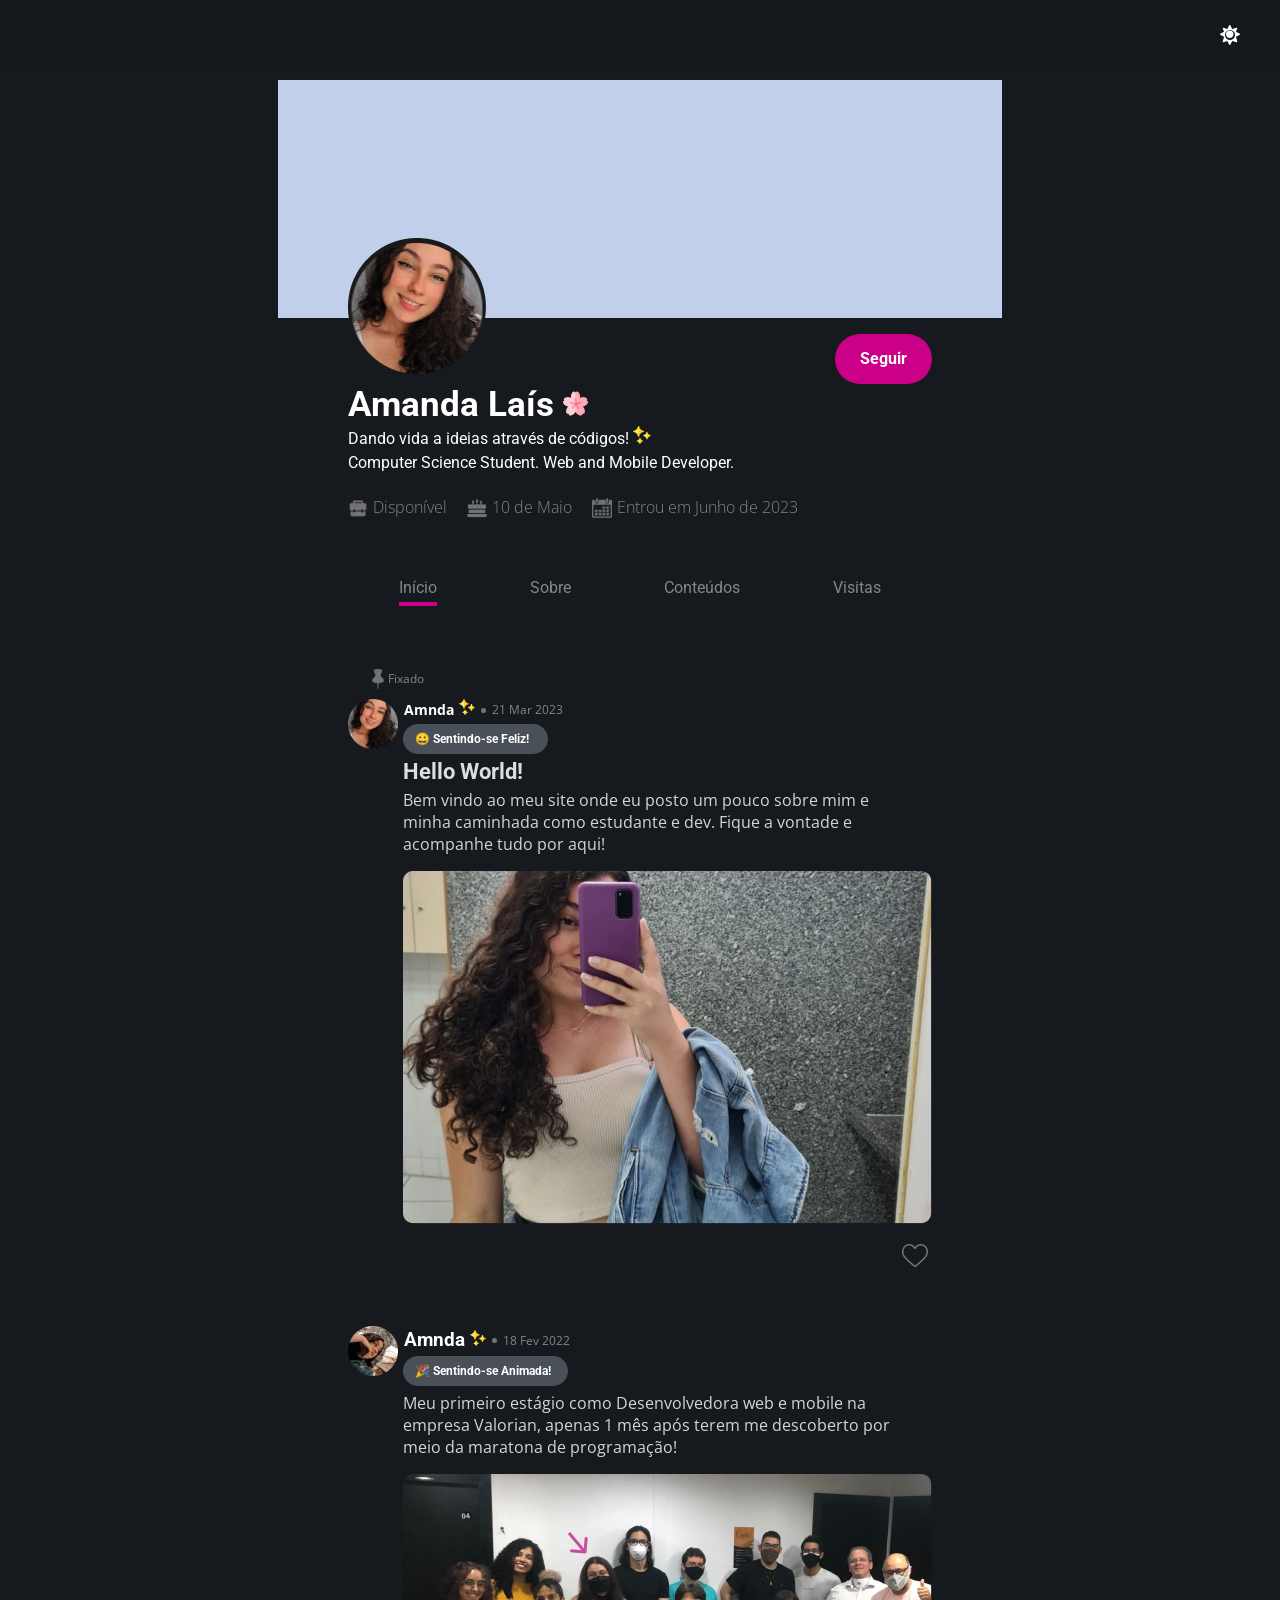
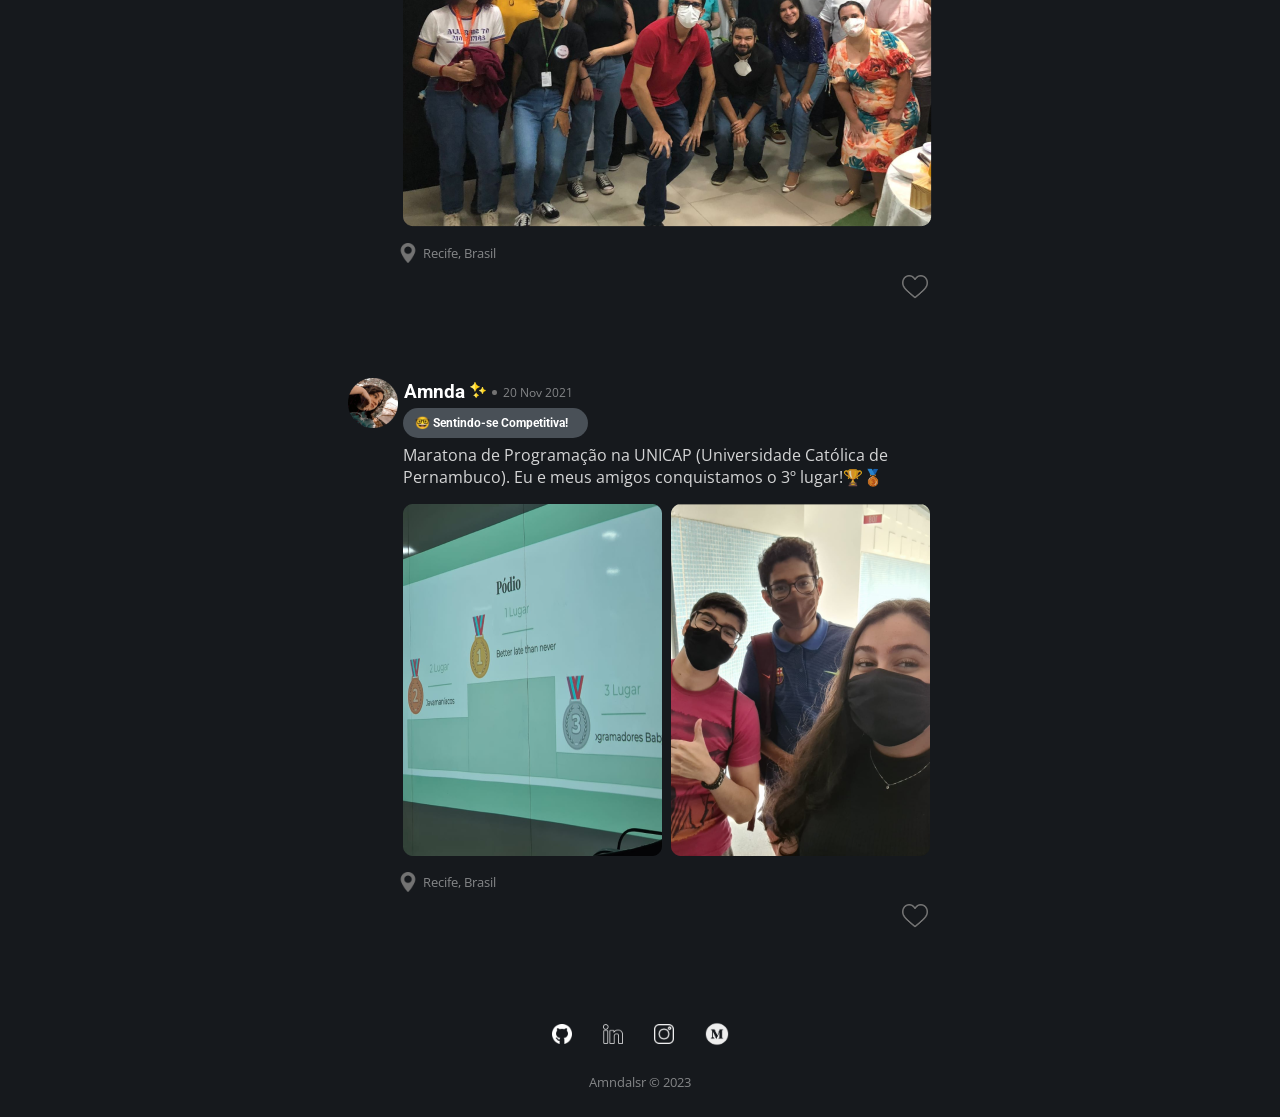
==== commit 0a0303be: "atualizações de conteúdo" ====
--- a/index.html
+++ b/index.html
@@ -116,7 +116,7 @@
                             <p>🤓 Sentindo-se Competitiva!</p>
                         </div>
                         <div class="post-info3">
-                            <p>Maratona de Programação promovida pela UNICAP (Universidade Católica de Pernambuco).
+                            <p>Maratona de Programação na UNICAP (Universidade Católica de Pernambuco).
                                 Eu e meus amigos conquistamos o 3º lugar!🏆🥉</p>
                             <img src="/images/foto3.png" class="post-foto3-1" alt="foto competição de programação">
                             <img src="/images/foto4.png" class="post-foto3-2" alt="foto competição de programação">
@@ -158,7 +158,7 @@
                         nessas áreas, buscando
                         aprender e crescer de forma contínua.</p>
                     <img class="fotoabout" src="/images/foto-about.png" alt="foto equipe Valorian">
-                    <p class="descricao-foto">Valorian e Merkuria 2021</p>
+                    <p class="descricao-foto">Encontro Valorian e Merkuria 2021</p>
                     <p>Sou imensamente grata por ter a incrível sorte de cruzar o caminho de pessoas excepcionais,
                         que de forma inspiradora colaboram para o meu constante crescimento pessoal e profissional.</p>
                 </div>
@@ -183,6 +183,8 @@
                         Dê uma olhada e explore o resultado do meu trabalho!</p>
                     <h2>Últimos Projetos</h2>
                     <p>Alguns dos projetos presentes no meu GitHub.</p>
+                    <a href="https://github.com/amndalsr/OnlineGamingAnxietyAnalysis">Predição da Pontuação de Ansiedade em Jogadores Usando MLP</a>
+                    <p class="info-link">amndalsr - Jan 2023</p>
                     <a href="https://github.com/amndalsr/Projeto_de_Stored_Procedures_e_Triggers">Aplicação utilizando
                         banco de dados Northwind da Microsoft</a>
                     <p class="info-link">amndalsr - Mai 2023</p>
@@ -191,20 +193,19 @@
                     <a href="https://github.com/amndalsr/SocketsTCP-UDP">Testando rotas de comunicação - Scokets
                         TCP/UDP</a>
                     <p class="info-link">amndalsr - Mar 2023</p>
-                    <a href="https://github.com/amndalsr/ToDo-List">Planner - To Do</a>
-                    <p class="info-link">amndalsr - Jan 2022</p>
                     <a href="https://github.com/amndalsr/projetoweb-fanartapp">Projeto Web Fanart - Proj. Engenharia de
                         Software</a>
                     <p class="info-link">amndalsr - Jun 2022</p>
 
                     <h2>Leia o que estou escrevendo</h2>
                     <p>últimos artigos publicados no Medium</p>
+                    <a href="https://medium.com/@amndalsr/entendendo-o-padrão-de-projeto-abstract-factory-61ecaa8cbfcf">Entendendo o Padrão de Projeto Abstract Factory</a>
+                    <p class="info-link">amndalsr - 2023</p>
+                    <a href="https://medium.com/@amndalsr/entendendo-o-padrão-de-projeto-strategy-d298ed9875de">Entendendo o Padrão de Projeto Strategy</a>
+                    <p class="info-link">amndalsr - 2023</p>
                     <a href="https://medium.com/@amndalsr/revisando-programação-orientada-a-objetos-11825d2d3680">Revisando: Programação Orientada a Objetos</a>
                     <p class="info-link">amndalsr - 2023</p>
                     <a href="https://medium.com/@amndalsr/paradigmas-de-programação-81d3610c674b">Paradigmas de Programação</a>
-                    <p class="info-link">amndalsr - 2023</p>
-                    <a href="https://medium.com/@amndalsr/hill-climbing-uma-aplicação-prática-ac5b731fd704">Hill
-                        Climbing: Uma Aplicação Prática</a>
                     <p class="info-link">amndalsr - 2023</p>
                     <a href="https://medium.com/@amndalsr/quicksort-entendendo-o-algoritmo-b31b0807fd95">QuickSort:
                         Entendendo o Algoritmo</a>
